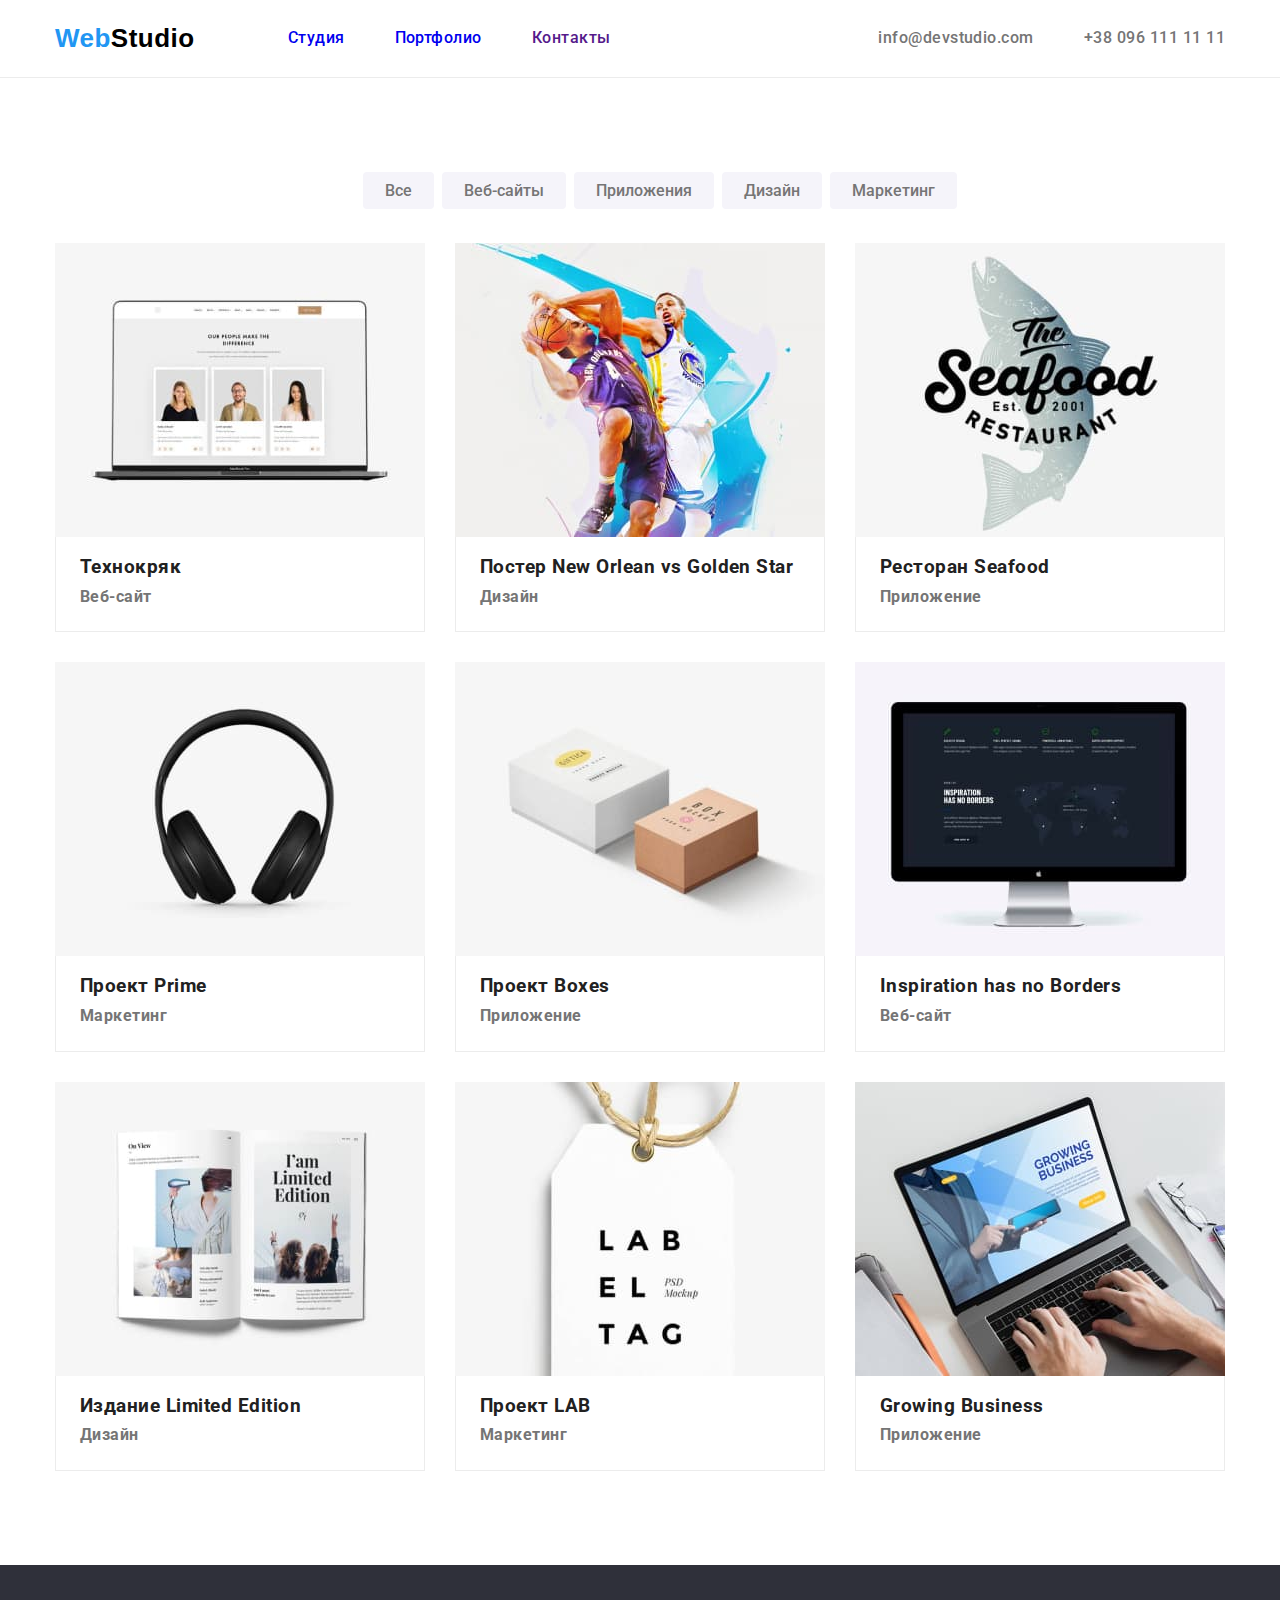
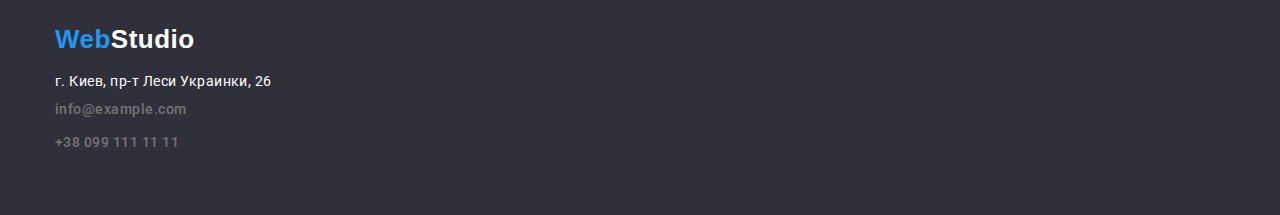
==== portfolio.html @ 9e48ff56 "Додає банер на Студію" ====
<!DOCTYPE html>
<html lang="ru">

    <head>
        <meta charset="UTF-8">
        <meta http-equiv="X-UA-Compatible" content="IE=edge">
        <meta name="viewport" content="width=device-width, initial-scale=1.0">
        <title>WebStudio</title>
        <link rel="preconnect" href="https://fonts.gstatic.com">
        <link href="https://fonts.googleapis.com/css2?family=Raleway:wght@700&family=Roboto:wght@400;500;700;900&display=swap" rel="stylesheet">
        <link rel="stylesheet"
        href="https://cdnjs.cloudflare.com/ajax/libs/modern-normalize/1.0.0/modern-normalize.min.css"/>
        <link rel="stylesheet" href="./css/styles.css" />
    </head>

<body>
    <!--Верх сторінки-->
<header class="page-header">
    <div class="container header-nav">
        <nav class="main-nav">
            <a href="./index.html" class="logo">Web<span class="logo-text-second">Studio</span></a>

            <ul class="list pages-nav">
                <li class="n-item"><a href="./index.html" class="link current">Студия</a> </li>
                <li class="n-item"><a href="./portfolio.html" class="link">Портфолио</a> </li>
                <li class="n-item"><a href="" class="link">Контакты</a> </li>
            </ul>
        </nav>

        <ul class="list contacts">
            <li class="a-item"><a href="info@devstudio.com" class="link auth-nav">info@devstudio.com</a></li>
            <li class="a-item"><a href="+380961111111" class="link auth-nav">+38 096 111 11 11</a></li>
        </ul>
    </div>
</header>
    <!--Основна-->
    <main>
        <!-- секція навігаційних кнопок-->
        <section class="portfolio">
            <div class="container">
                       <!-- <h1> </h1> -->
                 <nav>
                    <ul class="buttons-list">
                        <li class="b-item"><button class="button-item" type="button">Все </button> </li>
                        <li class="b-item"><button class="button-item" type="button">Веб-сайты </button> </li>
                        <li class="b-item"><button class="button-item" type="button">Приложения </button> </li>
                        <li class="b-item"><button class="button-item" type="button">Дизайн </button> </li>
                        <li class="b-item"><button class="button-item" type="button">Маркетинг </button> </li>
                    </ul>
                 </nav>
            
             
                                    <!-- секція проектів -->
                        <!--<h2></h2>-->
                
                    <ul class="list projects-list">
                             <li class="p-item"><img src="./images/tehnokriak.jpg" alt="Лептоп" width="370" height="404">
                              <div class="pack">
                                    <h3  class="title lead">Технокряк</h3>
                                    <p class="text disc">Веб-сайт</p> 
                               </div>
                            </li>
                             <li class="p-item"> <img src="./images/poster-star.jpg" alt="Постер із зірками спорту" width="370" height="404">
                                <div class="pack">
                                    <h3 class="title lead">Постер New Orlean vs Golden Star</h3>
                                    <p class="text disc">Дизайн</p>
                                </div>
                            </li> 

                            <li class="p-item"><img src="./images/seafood.jpg" alt="Лого ресторану" width="370" height="404">
                               <div class="pack">
                                    <h3 class="title lead">Ресторан Seafood</h3>
                                    <p class="text disc">Приложение</p>
                               </div>
                            </li> 
                                                
                            <li class="p-item"><img src="./images/prime.jpg" alt="Навушники" width="370" height="404">
                               <div class="pack">
                                    <h3 class="title lead">Проект Prime</h3>
                                    <p class="text disc">Маркетинг</p>
                                </div>
                            </li> 
                                                
                            <li class="p-item"><img src="./images/boxes.jpg" alt="Коробки" width="370" height="404">
                               <div class="pack">
                                    <h3 class="title lead">Проект Boxes</h3>
                                    <p class="text disc">Приложение</p>
                                </div>
                            </li> 
                                                
                            <li class="p-item"><img src="./images/screen.jpg" alt="Екран" width="370" height="404">
                               <div class="pack">
                                    <h3 class="title lead">Inspiration has no Borders</h3>
                                    <p class="text disc">Веб-сайт</p>
                              </div>
                            </li> 
                                                
                            <li class="p-item"><img src="./images/book.jpg" alt="Книжка" width="370" height="404">
                                <div class="pack">
                                    <h3 class="title lead">Издание Limited Edition</h3>
                                    <p class="text disc">Дизайн</p>
                                </div>
                            </li> 
                                                
                            <li class="p-item"><img src="./images/label.jpg" alt="Бірка" width="370" height="404">
                               <div class="pack">
                                    <h3 class="title lead">Проект LAB</h3>
                                    <p class="text disc">Маркетинг</p>
                                </div>
                            </li>
                                                
                            <li class="p-item"><img src="./images/leptop.jpg" alt="Лептоп" width="370" height="404">
                               <div class="pack">
                                    <h3 class="title lead">Growing Business</h3>
                                    <p class="text disc">Приложение</p>
                               </div>
                             </li>
                        
                    </ul>
                
            </div>
        </section>

    </main>
    <!--підвал сторінки-->

    <footer class="footer">
        <div class="container">
            <a href="./index.html" class="logo down-logo">Web<span class="logo-footer">Studio</span></a>
            
                <address class="address-list">
                    <p class="text-address">г. Киев, пр-т Леси Украинки, 26</p> 
                </address>
                    <ul class="list contact-list">
                        <li class="mail"><a href="info@example.com" class="link auth-nav"> info@example.com</a> </li>
                        <li><a href="+380991111111" class="link auth-nav"> +38 099 111 11 11</a> </li>
                    </ul>
            
        </div>
    </footer>
</body>

</html>
---- css/styles.css ----
:root {
  --primery-text-color: rgba(117, 117, 117, 1);
  --title-text-color: rgba(33, 33, 33, 1);
  --accent-color: rgba(33, 150, 243, 1);
  --primery-br-color: #fff;
  --brand-color: rgba(0, 0, 0, 1);
  --button-nav-color: #f5f4fa;
  --same-section-color: rgba(47, 48, 58, 1);
  --link-color: #212121;
  --box-shadow-team: rgba(0, 0, 0, 0, 2), rgba(0, 0, 0, 0, 14),
    rgba(0, 0, 0, 0, 12);
  --border: 1px solid rgba(236, 236, 236, 1);
  --bottom-hero-hover: #188ce8;
  --bottom-hero-shaddow: rgba(0, 0, 0, 0.15);
}

body {
  color: var(--primery-text-color);
  font-family: "Roboto", sans-serif;
  font-style: normal;
  font-weight: 400;
  letter-spacing: 0.03em;
}
html {
  box-sizing: border-box;
}
*,
*::before,
*::after {
  box-sizing: inherit;
}
.list {
  font-weight: 500;
  margin: 0px;
  padding: 0px;
}
.list,
.buttons-list {
  list-style: none;
}
a {
  text-decoration: none;
}
h2,
h3 {
  color: var(--title-text-color);
}
.container {
  width: 1200px;
  margin: 0 auto;
  padding-left: 15px;
  padding-right: 15px;
}
img {
  display: block;
  max-width: 100%;
  height: auto;
}
/*хедер*/
/*оформлення логотипу*/
.page-header {
  border-bottom: var(--border);
  padding-top: 24px;
  padding-bottom: 24px;
}
.page-header .header-nav {
  display: flex;
  align-items: center;
}

.logo {
  display: block;
  font-family: "Ralwey", sans-serif;
  font-weight: bold;
  font-size: 26px;
  line-height: 1.1;
  text-decoration: none;
  color: var(--accent-color);
}
.logo .logo-text-second {
  font-family: "Ralwey", sans-serif;
  font-weight: bold;
  font-size: 26px;
  line-height: 1.1;
  text-decoration: none;
  color: var(--brand-color);
}
/*навігація хедера*/

.main-nav,
.pages-nav,
.contacts {
  display: flex;
  align-items: center;
}

.pages-nav .n-item:not(:last-child),
.contacts .a-item:not(:last-child) {
  margin-right: 50px;
}
.pages-nav .n-item {
  display: block;
}
.pages-nav {
  margin-left: 93px;
}
.contacts .a-item {
  display: block;
}
.contacts {
  margin-left: auto;
}

.list.link {
  color: var(--link-color);
  font-family: "Roboto", sans-serif;
  font-weight: 500;
  font-size: 14px;
  line-height: 1.1;
}
.link:hover,
.link:focus {
  color: var(--accent-color);
}
.auth-nav {
  color: var(--primery-text-color);
}

/*основна частина сторінки*/
/*Блок герой*/

.baner{
  max-width: 1600px;
  height: 600px;
  margin-right: auto;
  margin-left: auto;
  background-image: linear-gradient(to right, rgba(48, 58, 47, 0.4), rgba(47, 48, 58, 0.4)), url('../images/heroimg.jpg');
}
.hero {
  background-color: var(--same-section-color);
  text-align: center;
  padding-top: 200px;
  padding-bottom: 200px;
}

h1 {
  color: #fff;
  font-style: normal;
  font-weight: 900;
  font-size: 44px;
  line-height: 1.3;
  text-transform: uppercase;
  text-align: center;
  margin-top: 0px;
  margin-bottom: 43px;
}

.button-hero {
  color: var(--primery-br-color);
  background: var(--accent-color);
  font-family: inherit;
  font-size: 16px;
  line-height: 1.8;
  text-align: center;
  text-shadow: rgba(0, 0, 0, 0, 15);
  border: none;
  border-radius: 4px;
  cursor: pointer;
  min-width: 136px;
  height: 30px;
}
.button-hero:hover,
.button-hero:focus {
  text-shadow: var(--bottom-hero-shaddow);
  background-color: var(--bottom-hero-hover);
}
/*секція під герой*/
.container.content {
  display: inline-block;
}
.feature {
  width: 1200px;
  padding-top: 94px;
  margin-right: auto;
  margin-left: auto;
}

.feature-list {
  display: flex;
  flex-wrap: nowrap;
}
.f-item > h3 {
  margin-top: 0px;
  margin-bottom: 10px;
}
.f-item > p {
  margin-top: 0px;
  margin-bottom: 0px;
}
.f-item {
  display: inline-block;
  width: 270px;
}
.f-item:not(:last-child) {
  margin-right: 30px;
}

.title .subject {
  font-weight: bold;
  font-size: 14px;
  line-height: 1.1;
  text-transform: uppercase;
  color: var(--title-text-color);
}
.text.subject {
  font-size: 14px;
  line-height: 1.7;
  color: var(--primery-text-color);
}
.work {
  padding-top: 94px;
  padding-bottom: 94px;
}
.work .disc {
  margin-top: 0px;
}
.disc {
  font-weight: bold;
  font-size: 36px;
  line-height: 1.1;
  color: var(--title-text-color);
  text-align: center;
  margin-bottom: 50px;
}
.discription-list {
  display: flex;
  margin-top: 50px;
}
.discription-list .d-item {
  width: 370px;
}
.discription-list .d-item:not(:last-child) {
  margin-right: 30px;
}
.name {
  background: #f5f4fa;
  padding-top: 94px;
  padding-bottom: 94px;
}
.name .comand {
  margin-top: 0px;
}
.comand {
  font-weight: bold;
  font-size: 36px;
  line-height: 1.1;
  color: var(--title-text-color);
  text-align: center;
  margin-bottom: 50px;
}
.team {
  display: flex;
}
.t-item {
  width: 270px;
}
.t-item:not(:last-child) {
  margin-right: 30px;
}
.box {
  width: 270px;
  border-right: var(--border);
  border-bottom: var(--border);
  border-left: var(--border);
  padding-top: 30px;
  padding-bottom: 30px;
  text-align: center;
}
.box > h3 {
  margin-top: 0px;
  margin-bottom: 10px;
}

.box > p {
  margin-top: 0px;
  margin-bottom: 0px;
}
.team .title .pip {
  font-weight: 500;
  font-size: 16px;
  line-height: 1.1;
  color: var(--title-text-color);
  margin: 0px;
}
.team .text .position {
  font-size: 16px;
  line-height: 1.1;
  color: var(--primery-text-color);
  box-shadow: var(--box-shadow-team);
  margin: 0px;
}
/*футер*/

.footer {
  text-decoration: none;
  font-size: 14px;
  line-height: 1.7;
  background-color: var(--same-section-color);
  padding-top: 60px;
  padding-bottom: 60px;
}

.logo-footer {
  font-family: "Ralwey", sans-serif;
  font-weight: bold;
  font-size: 26px;
  line-height: 1.1;
  text-decoration: none;
  color: var(--primery-br-color);
}
.footer > a {
  margin-bottom: 0px;
}

.footer .logo {
  margin-bottom: 20px;
}

/*
.logo,
.down-logo,
.logo-footer {
  margin-bottom: 20px;
}
*/
.address-list > p {
  margin-top: 0px;
}
.text-address {
  margin-bottom: 9px;
}
.address-list {
  font-style: normal;
  color: var(--primery-br-color);
  font-style: regular;
  font-size: 14px;
  line-height: 1.1;
}
.contact-list {
  margin-top: 0px;
  margin-right: auto;
  margin-bottom: 0px;
  margin-left: 0px;
}
.mail {
  margin-bottom: 9px;
}

/*сторінка портфоліо*/

/*секція навігаційних кнопок*/
.portfolio {
  padding-top: 94px;
  padding-bottom: 94px;
}
.buttons-list {
  display: flex;
  justify-content: center;
  margin-top: 0px;
  margin-bottom: 34px;
}
.button-item {
  color: solid var(--link-color);
  background: var(--button-nav-color);
  font-family: "Roboto", sans-serif;
  font-weight: 500;
  font-size: 16px;
  line-height: 1.6;
  text-align: center;
  border-radius: 4px;
  border: none;
  cursor: pointer;
  padding: 6px 22px;
}

.b-item:not(:last-child) {
  margin-right: 8px;
}
.button-item:hover,
.button-item:focus {
  color: var(--primery-br-color);
  background: var(--accent-color);
}

.projects-list {
  display: flex;
  flex-wrap: wrap;
  margin-top: -30px;
  margin-left: -30px;
}

.p-item {
  flex-basis: calc((100% / 3) - 30px);
  margin-top: 30px;
  margin-left: 30px;
}

.pack {
  border-right: var(--border);
  border-bottom: var(--border);
  border-left: var(--border);
  padding-top: 20px;
  padding-bottom: 20px;
  padding-left: 24px;
  padding-right: 24px;
}
.pack > h3 {
  margin-top: 0px;
  margin-bottom: 4px;
  text-align: left;
}
.pack > p {
  margin-top: 0px;
  margin-bottom: 0px;
  text-align: left;
}
.title .lead {
  font-weight: bold;
  font-size: 18px;
  line-height: 2;
  color: var(--title-text-color);
  flex-basis: 322px;
}
.text.disc {
  font-size: 16px;
  line-height: 1.8;
  color: var(--primery-text-color);
  flex-basis: 322px;
}

/*занінчення сторінки портфоліо*/
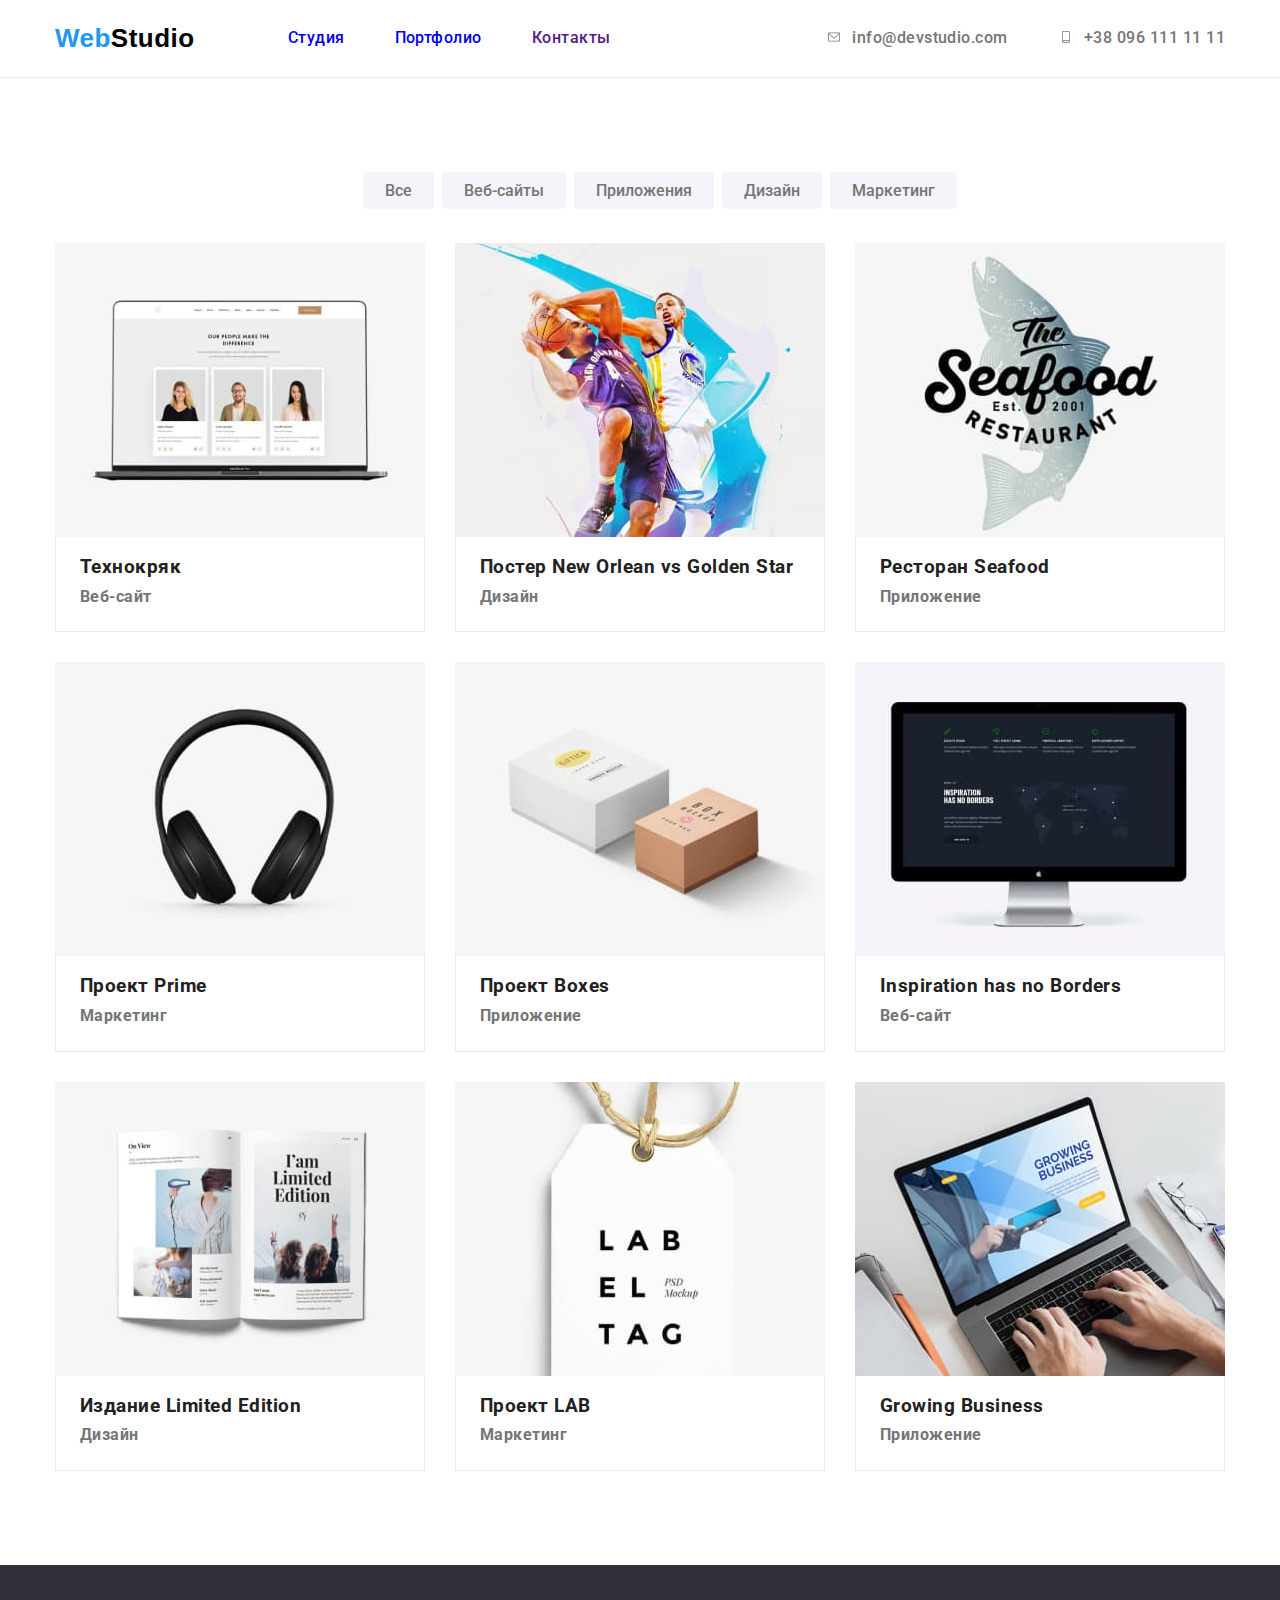
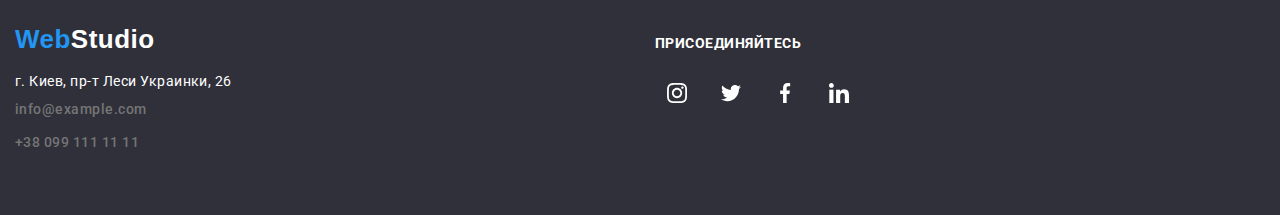
==== commit 97a08716: "Додає тіні, соцмережі, псевдоелементи" ====
--- a/portfolio.html
+++ b/portfolio.html
@@ -28,8 +28,13 @@
         </nav>
 
         <ul class="list contacts">
-            <li class="a-item"><a href="info@devstudio.com" class="link auth-nav">info@devstudio.com</a></li>
-            <li class="a-item"><a href="+380961111111" class="link auth-nav">+38 096 111 11 11</a></li>
+            <li class="a-item envelope"><a href="info@devstudio.com" class="link auth-nav"> 
+                 <svg class="icon-envelope">
+                     <use href="./images/symbol-defs.svg#icon-envelope"></use>
+                 </svg>info@devstudio.com</a></li>
+            <li class="a-item smartphone"><a href="+380961111111" class="link auth-nav"> <svg class="icon-envelope">
+                <use href="./images/symbol-defs.svg#icon-smartphone"></use>
+            </svg>+38 096 111 11 11</a></li>
         </ul>
     </div>
 </header>
@@ -124,19 +129,50 @@
     </main>
     <!--підвал сторінки-->
 
-    <footer class="footer">
-        <div class="container">
+    <footer class="footer join">
+        <div class="container colone">
             <a href="./index.html" class="logo down-logo">Web<span class="logo-footer">Studio</span></a>
-            
-                <address class="address-list">
-                    <p class="text-address">г. Киев, пр-т Леси Украинки, 26</p> 
-                </address>
-                    <ul class="list contact-list">
-                        <li class="mail"><a href="info@example.com" class="link auth-nav"> info@example.com</a> </li>
-                        <li><a href="+380991111111" class="link auth-nav"> +38 099 111 11 11</a> </li>
-                    </ul>
-            
+    
+            <address class="address-list">
+                <p class="text-address">г. Киев, пр-т Леси Украинки, 26</p>
+            </address>
+            <ul class="list contact-list">
+                <li class="mail"><a href="info@example.com" class="link auth-nav"> info@example.com</a> </li>
+                <li><a href="+380991111111" class="link auth-nav"> +38 099 111 11 11</a> </li>
+            </ul>
+    
         </div>
+        <div class="container coltwo">
+                <p class="text to-us">присоединяйтесь</p> 
+                    <ul class="list us-list">
+
+                        <li class="us-item"><a href="" class="link us-nav">
+                        <svg class="icon-us">
+                            <use href="./images/symbol-defs.svg#icon-instagram"></use>
+                        </svg>
+                    </a>
+                        </li>
+
+                        <li class="us-item"> <a href="" class="link social-nav">
+                        <svg class="icon-us">
+                            <use href="./images/symbol-defs.svg#icon-twitter"></use>
+                        </svg>
+                    </a>
+                        </li>
+                        <li class="us-item"><a href="" class="link social-nav">
+                        <svg class="icon-us">
+                            <use href="./images/symbol-defs.svg#icon-facebook"></use>
+                        </svg>
+                    </a>
+                        </li>
+                        <li class="us-item"> <a href="" class="link social-nav">
+                        <svg class="icon-us">
+                            <use href="./images/symbol-defs.svg#icon-linkedin"></use>
+                        </svg>
+                    </a>
+                        </li>
+                </ul>
+
     </footer>
 </body>
 
--- a/css/styles.css
+++ b/css/styles.css
@@ -12,6 +12,7 @@
   --border: 1px solid rgba(236, 236, 236, 1);
   --bottom-hero-hover: #188ce8;
   --bottom-hero-shaddow: rgba(0, 0, 0, 0.15);
+  --border-clients: rgba(175, 177, 184, 1);
 }
 
 body {
@@ -85,6 +86,9 @@
   text-decoration: none;
   color: var(--brand-color);
 }
+/*хедер*/
+/*оформлення логотипу*/
+
 /*навігація хедера*/
 
 .main-nav,
@@ -107,6 +111,36 @@
 .contacts .a-item {
   display: block;
 }
+
+.icon-envelope{
+  display: inline-block;
+  content: "";
+  width: 16px;
+  height: 12px;
+  margin-right: 10px;
+  background-repeat: no-repeat;
+  background-position: center;
+  fill: currentColor;
+}
+.icon-envelope:hover{
+  fill: var(--accent-color);
+}
+
+.icon-smartphone{
+  display: inline-block;
+  content: "";
+  width: 10px;
+  height: 16px;
+  margin-right: 10px;
+  background-size: contain;
+  background-repeat: no-repeat;
+  background-position: center;
+  fill: currentColor;
+}
+.icon-smartphone:hover{
+  fill: var(--accent-color);
+}
+
 .contacts {
   margin-left: auto;
 }
@@ -125,8 +159,15 @@
 .auth-nav {
   color: var(--primery-text-color);
 }
-
-/*основна частина сторінки*/
+.a-item:hover,
+.a-item:focus{
+  fill: var(--accent-color);
+}
+
+
+/*навігація хедера*/
+
+/*основна частина сторінки студія*/
 /*Блок герой*/
 
 .baner{
@@ -174,7 +215,11 @@
   text-shadow: var(--bottom-hero-shaddow);
   background-color: var(--bottom-hero-hover);
 }
-/*секція під герой*/
+
+/*Блок герой*/
+
+/*секція особливості*/
+
 .container.content {
   display: inline-block;
 }
@@ -190,8 +235,9 @@
   flex-wrap: nowrap;
 }
 .f-item > h3 {
-  margin-top: 0px;
+  margin-top: 30px;
   margin-bottom: 10px;
+  
 }
 .f-item > p {
   margin-top: 0px;
@@ -204,6 +250,31 @@
 .f-item:not(:last-child) {
   margin-right: 30px;
 }
+.f-item::before{
+  display: block;
+  content: "";
+  height: 120px;
+  background-size: 0.2, 0.3;
+  background-repeat: no-repeat;
+  background-position: center;
+  background-color: #F5F4FA;
+  border-radius: 4px;
+}
+.icon-antenna::before{
+  background-image: url(../images/antenna.svg);
+}
+.icon-clock::before{
+  background-image: url(../images/clock.svg);
+}
+.icon-diagram::before{
+  background-image: url(../images/diagram.svg);
+}
+.icon-astronaut::before{
+  background-image: url(../images/astronaut.svg);
+}
+
+
+
 
 .title .subject {
   font-weight: bold;
@@ -212,11 +283,17 @@
   text-transform: uppercase;
   color: var(--title-text-color);
 }
+
 .text.subject {
   font-size: 14px;
   line-height: 1.7;
   color: var(--primery-text-color);
 }
+
+/*секція особливості*/
+
+/*секція чим ми займаємся*/
+
 .work {
   padding-top: 94px;
   padding-bottom: 94px;
@@ -242,15 +319,20 @@
 .discription-list .d-item:not(:last-child) {
   margin-right: 30px;
 }
+
+/*секція чим ми займаємся*/
+
+/*секція наша команда*/
+
 .name {
   background: #f5f4fa;
   padding-top: 94px;
   padding-bottom: 94px;
 }
-.name .comand {
-  margin-top: 0px;
-}
-.comand {
+.name .comand{
+  margin-top: 0px;
+}
+.comand{
   font-weight: bold;
   font-size: 36px;
   line-height: 1.1;
@@ -263,6 +345,8 @@
 }
 .t-item {
   width: 270px;
+  box-shadow: 0px 1px 3px rgba(0, 0, 0, 0.12), 0px 1px 1px rgba(0, 0, 0, 0.14), 0px 2px 1px rgba(0, 0, 0, 0.2);
+  border-radius: 0px 0px 4px 4px;
 }
 .t-item:not(:last-child) {
   margin-right: 30px;
@@ -275,6 +359,7 @@
   padding-top: 30px;
   padding-bottom: 30px;
   text-align: center;
+  background-color: #ffffff;
 }
 .box > h3 {
   margin-top: 0px;
@@ -283,7 +368,7 @@
 
 .box > p {
   margin-top: 0px;
-  margin-bottom: 0px;
+  margin-bottom: 16px;
 }
 .team .title .pip {
   font-weight: 500;
@@ -297,8 +382,98 @@
   line-height: 1.1;
   color: var(--primery-text-color);
   box-shadow: var(--box-shadow-team);
+}
+.social-list{
+  display: inline-flex;
+  justify-content: center;
   margin: 0px;
-}
+ 
+}
+.social-nav{
+  display: inline-flex;
+  align-items: center;
+  
+}
+.soc-item{
+  display: flex;
+  justify-content: center;
+  align-items: center;
+  align-content: center;
+  padding: 0px;
+  border:none;
+  border-radius: 50%;
+  width: 44px;
+  height: 44px;
+  color: currentColor;
+}
+.soc-item:not(:last-child){
+  margin-right: 10px;
+}
+.soc-item:hover,
+.soc-item:focus{
+  background: var(--accent-color);
+  fill: #ffffff;
+}
+
+.icon-soc{
+  width: 20px;
+  height: 20px;
+  fill: var(--border-clients);
+}
+
+.icon-soc:hover,
+.icon-soc:focus{
+  fill: #ffffff; 
+}
+
+
+/*секція наша команда*/
+
+/* постійні клієнти*/
+.vip {
+  padding-top: 94px;
+  padding-bottom: 94px;
+   
+}
+.vip .clients{
+  margin-top: 0px;
+}
+.clients{
+  font-weight: bold;
+  font-size: 36px;
+  line-height: 1.1;
+  color: var(--title-text-color);
+  text-align: center;
+  margin-bottom: 50px;
+}
+.regular-list {
+  display: inline-flex;
+  justify-content: center;
+}
+
+.link-icon{
+  width: 170px;
+  height: 92px;
+  fill: var(--border-clients);
+  border: 1px solid var(--border-clients);
+  border-radius: 4px;
+}
+.r-item:not(:last-child) {
+  margin-right: 30px;
+}
+  
+.link-icon:hover,
+.link-icon:focus {
+  fill: var(--accent-color);
+}
+
+
+
+
+/* постійні клієнти*/
+/*основна частина сторінки студія*/
+
+
 /*футер*/
 
 .footer {
@@ -326,18 +501,12 @@
   margin-bottom: 20px;
 }
 
-/*
-.logo,
-.down-logo,
-.logo-footer {
-  margin-bottom: 20px;
-}
-*/
 .address-list > p {
   margin-top: 0px;
 }
 .text-address {
   margin-bottom: 9px;
+  
 }
 .address-list {
   font-style: normal;
@@ -345,6 +514,8 @@
   font-style: regular;
   font-size: 14px;
   line-height: 1.1;
+  width: 231px;
+  margin-right: 70px;
 }
 .contact-list {
   margin-top: 0px;
@@ -356,9 +527,78 @@
   margin-bottom: 9px;
 }
 
+.join{
+  display: flex;
+  align-items: baseline;
+  align-content: flex-start;
+}
+
+.coltwo > p{
+  margin-top: 0px;
+}
+.to-us{
+  font-weight: bold;
+  text-transform: uppercase;
+  line-height: 1.1;
+  text-decoration: none;
+  font-style: normal;
+  color: var(--primery-br-color);
+  font-size: 14px;
+  margin-bottom: 20px;
+}
+
+
+.us-list{
+  display: inline-flex;
+  justify-content: center;
+  margin: 0px;
+ 
+}
+.us-nav{
+  display: inline-flex;
+  align-items: center;
+  
+}
+.us-item{
+  display: flex;
+  justify-content: center;
+  align-items: center;
+  align-content: center;
+  padding: 0px;
+  border:none;
+  border-radius: 50%;
+  width: 44px;
+  height: 44px;
+  color: currentColor;
+  box-shadow: inset 10% #fff ; 
+}
+.us-item:not(:last-child){
+  margin-right: 10px;
+}
+.us-item:hover,
+.us-item:focus{
+  background: var(--accent-color);
+  fill: #ffffff;
+}
+
+.icon-us{
+  width: 20px;
+  height: 20px;
+  fill: #fff;
+}
+
+.icon-us:hover,
+.icon-us:focus{
+  fill: #ffffff; 
+}
+
+
+
+/*футер*/
+
 /*сторінка портфоліо*/
-
 /*секція навігаційних кнопок*/
+
 .portfolio {
   padding-top: 94px;
   padding-bottom: 94px;
@@ -390,7 +630,10 @@
 .button-item:focus {
   color: var(--primery-br-color);
   background: var(--accent-color);
-}
+  box-shadow: 0px 3px 1px rgba(0, 0, 0, 0.1), 0px 1px 2px rgba(0, 0, 0, 0.08), 0px 2px 2px rgba(0, 0, 0, 0.12);;
+}
+
+/* проекти */
 
 .projects-list {
   display: flex;
@@ -403,6 +646,9 @@
   flex-basis: calc((100% / 3) - 30px);
   margin-top: 30px;
   margin-left: 30px;
+}
+.p-item:hover{
+  box-shadow: 0px 1px 1px rgba(0, 0, 0, 0.12), 0px 4px 4px rgba(0, 0, 0, 0.06), 1px 4px 6px rgba(0, 0, 0, 0.16);
 }
 
 .pack {
@@ -438,4 +684,5 @@
   flex-basis: 322px;
 }
 
-/*занінчення сторінки портфоліо*/
+/* проекти */
+/*сторінка портфоліо*/
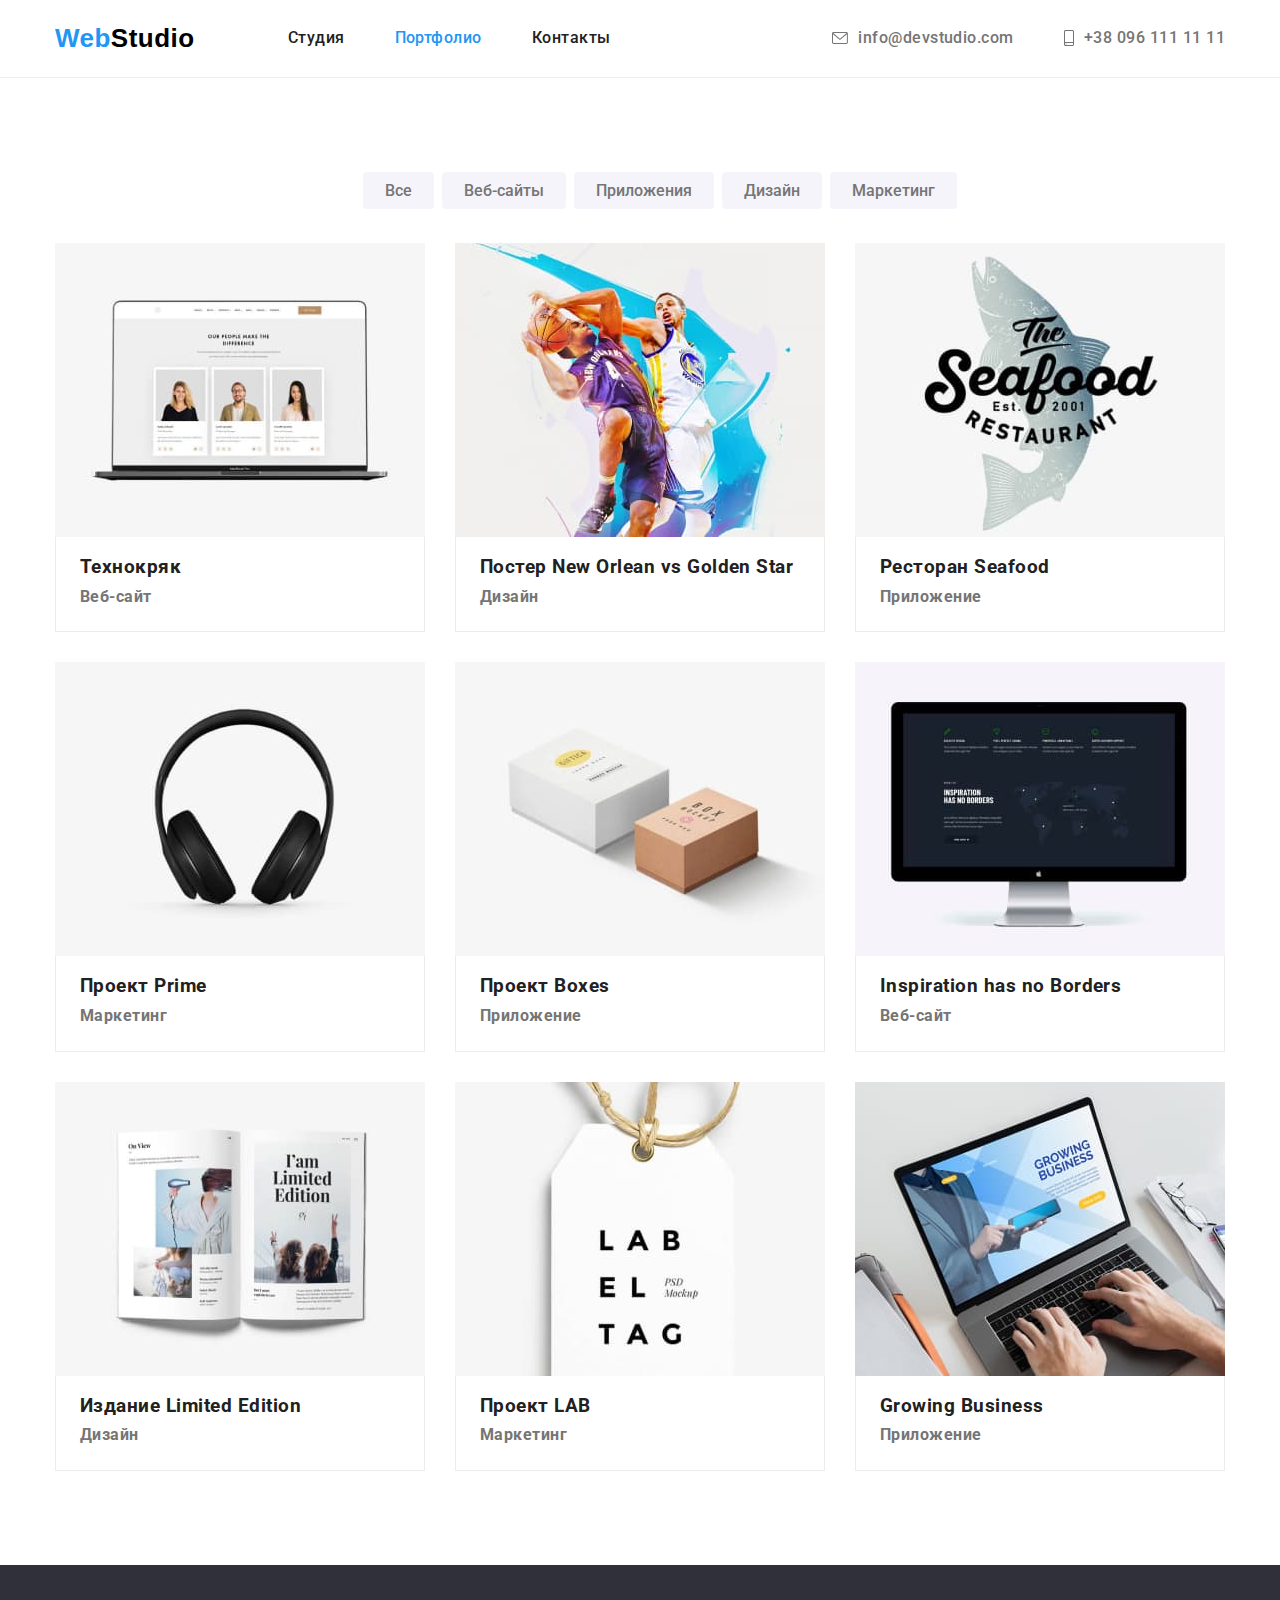
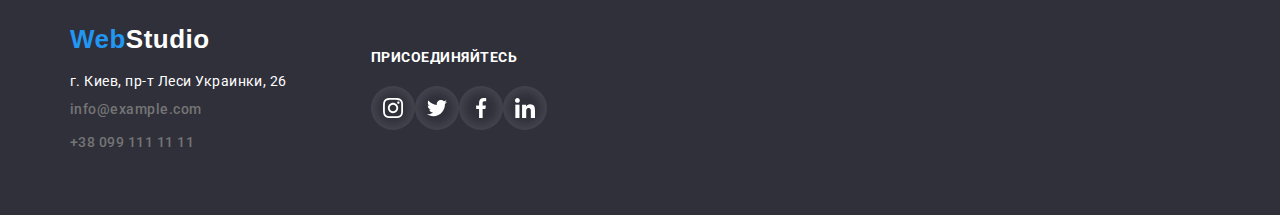
==== commit 124f916d: "Корегує хедер, іконки, футер, Портфоліо" ====
--- a/portfolio.html
+++ b/portfolio.html
@@ -21,19 +21,20 @@
             <a href="./index.html" class="logo">Web<span class="logo-text-second">Studio</span></a>
 
             <ul class="list pages-nav">
-                <li class="n-item"><a href="./index.html" class="link current">Студия</a> </li>
-                <li class="n-item"><a href="./portfolio.html" class="link">Портфолио</a> </li>
-                <li class="n-item"><a href="" class="link">Контакты</a> </li>
+                <li class="n-item"><a href="./index.html" class="link n-item-color">Студия</a> </li>
+                <li class="n-item"><a href="./portfolio.html" class="link current n-item-color">Портфолио</a> </li>
+                <li class="n-item"><a href="" class="link n-item-color">Контакты</a> </li>
             </ul>
         </nav>
 
         <ul class="list contacts">
             <li class="a-item envelope"><a href="info@devstudio.com" class="link auth-nav"> 
-                 <svg class="icon-envelope">
-                     <use href="./images/symbol-defs.svg#icon-envelope"></use>
+                 <svg class="icon-envelope-h" width="16" height="12" viewBox="0 0 43 32">
+                     <use href="./images/symbol-defs.svg#icon-enveloperight"></use>
                  </svg>info@devstudio.com</a></li>
-            <li class="a-item smartphone"><a href="+380961111111" class="link auth-nav"> <svg class="icon-envelope">
-                <use href="./images/symbol-defs.svg#icon-smartphone"></use>
+            <li class="a-item smartphone"><a href="+380961111111" class="link auth-nav">
+                <svg class="icon-smartphone-h" width="10" height="16" viewBox="0 0 20 32">
+                     <use href="./images/symbol-defs.svg#icon-smartphoneright"></use>
             </svg>+38 096 111 11 11</a></li>
         </ul>
     </div>
@@ -129,50 +130,51 @@
     </main>
     <!--підвал сторінки-->
 
-    <footer class="footer join">
-        <div class="container colone">
-            <a href="./index.html" class="logo down-logo">Web<span class="logo-footer">Studio</span></a>
-    
-            <address class="address-list">
-                <p class="text-address">г. Киев, пр-т Леси Украинки, 26</p>
-            </address>
-            <ul class="list contact-list">
-                <li class="mail"><a href="info@example.com" class="link auth-nav"> info@example.com</a> </li>
-                <li><a href="+380991111111" class="link auth-nav"> +38 099 111 11 11</a> </li>
-            </ul>
-    
+    <footer class="footer">
+        <div class="container join">
+            <div class="container colone">
+                <a href="./index.html" class="logo down-logo">Web<span class="logo-footer">Studio</span></a>
+        
+                <address class="address-list">
+                    <p class="text-address">г. Киев, пр-т Леси Украинки, 26</p>
+                </address>
+                <ul class="list contact-list">
+                    <li class="mail"><a href="info@example.com" class="link auth-nav"> info@example.com</a> </li>
+                    <li><a href="+380991111111" class="link auth-nav"> +38 099 111 11 11</a> </li>
+                </ul>
+        
+            </div>
+            <div class="container coltwo">
+                    <p class="text to-us">присоединяйтесь</p> 
+                        <ul class="list us-list">
+
+                            <li class="us-item"><a href="" class="link us-nav">
+                            <svg class="icon-us">
+                                <use href="./images/symbol-defs.svg#icon-instagram"></use>
+                            </svg>
+                        </a>
+                            </li>
+
+                            <li class="us-item"> <a href="" class="link us-nav">
+                            <svg class="icon-us">
+                                <use href="./images/symbol-defs.svg#icon-twitter"></use>
+                            </svg>
+                        </a>
+                            </li>
+                            <li class="us-item"><a href="" class="link us-nav">
+                            <svg class="icon-us">
+                                <use href="./images/symbol-defs.svg#icon-facebook"></use>
+                            </svg>
+                        </a>
+                            </li>
+                            <li class="us-item"> <a href="" class="link us-nav">
+                            <svg class="icon-us">
+                                <use href="./images/symbol-defs.svg#icon-linkedin"></use>
+                            </svg>
+                        </a>
+                            </li>
+                    </ul>
         </div>
-        <div class="container coltwo">
-                <p class="text to-us">присоединяйтесь</p> 
-                    <ul class="list us-list">
-
-                        <li class="us-item"><a href="" class="link us-nav">
-                        <svg class="icon-us">
-                            <use href="./images/symbol-defs.svg#icon-instagram"></use>
-                        </svg>
-                    </a>
-                        </li>
-
-                        <li class="us-item"> <a href="" class="link social-nav">
-                        <svg class="icon-us">
-                            <use href="./images/symbol-defs.svg#icon-twitter"></use>
-                        </svg>
-                    </a>
-                        </li>
-                        <li class="us-item"><a href="" class="link social-nav">
-                        <svg class="icon-us">
-                            <use href="./images/symbol-defs.svg#icon-facebook"></use>
-                        </svg>
-                    </a>
-                        </li>
-                        <li class="us-item"> <a href="" class="link social-nav">
-                        <svg class="icon-us">
-                            <use href="./images/symbol-defs.svg#icon-linkedin"></use>
-                        </svg>
-                    </a>
-                        </li>
-                </ul>
-
     </footer>
 </body>
 
--- a/css/styles.css
+++ b/css/styles.css
@@ -111,8 +111,11 @@
 .contacts .a-item {
   display: block;
 }
-
-.icon-envelope{
+.n-item-color{
+  color: var(--title-text-color);
+}
+
+.icon-envelope-h{
   display: inline-block;
   content: "";
   width: 16px;
@@ -122,11 +125,11 @@
   background-position: center;
   fill: currentColor;
 }
-.icon-envelope:hover{
+.icon-envelope-h:hover{
   fill: var(--accent-color);
 }
 
-.icon-smartphone{
+.icon-smartphone-h{
   display: inline-block;
   content: "";
   width: 10px;
@@ -137,7 +140,7 @@
   background-position: center;
   fill: currentColor;
 }
-.icon-smartphone:hover{
+.icon-smartphone-h:hover{
   fill: var(--accent-color);
 }
 
@@ -146,22 +149,24 @@
 }
 
 .list.link {
-  color: var(--link-color);
+  color: var(--primery-text-color);
   font-family: "Roboto", sans-serif;
   font-weight: 500;
   font-size: 14px;
   line-height: 1.1;
 }
 .link:hover,
-.link:focus {
+.link:focus,
+.link.current{
   color: var(--accent-color);
+}
+.link.n-item-color,
+.link.auth-nav{
+ display: flex;
+ align-items: center;
 }
 .auth-nav {
   color: var(--primery-text-color);
-}
-.a-item:hover,
-.a-item:focus{
-  fill: var(--accent-color);
 }
 
 
@@ -384,46 +389,34 @@
   box-shadow: var(--box-shadow-team);
 }
 .social-list{
-  display: inline-flex;
+  display: flex;
   justify-content: center;
   margin: 0px;
- 
 }
 .social-nav{
-  display: inline-flex;
-  align-items: center;
-  
-}
-.soc-item{
   display: flex;
   justify-content: center;
   align-items: center;
-  align-content: center;
-  padding: 0px;
   border:none;
   border-radius: 50%;
   width: 44px;
   height: 44px;
-  color: currentColor;
-}
+  fill: var(--border-clients);
+  
+}
+.social-nav:hover,
+.social-nav:focus{
+  fill: #ffffff;
+  background: var(--accent-color);
+}
+
 .soc-item:not(:last-child){
   margin-right: 10px;
-}
-.soc-item:hover,
-.soc-item:focus{
-  background: var(--accent-color);
-  fill: #ffffff;
 }
 
 .icon-soc{
   width: 20px;
   height: 20px;
-  fill: var(--border-clients);
-}
-
-.icon-soc:hover,
-.icon-soc:focus{
-  fill: #ffffff; 
 }
 
 
@@ -447,13 +440,16 @@
   margin-bottom: 50px;
 }
 .regular-list {
-  display: inline-flex;
+  display: flex;
   justify-content: center;
 }
 
-.link-icon{
-  width: 170px;
-  height: 92px;
+.partner-nav{
+  display: flex;
+  justify-content: center;
+  align-items: center;
+  max-width: 170px;
+  max-height: 92px;
   fill: var(--border-clients);
   border: 1px solid var(--border-clients);
   border-radius: 4px;
@@ -462,12 +458,16 @@
   margin-right: 30px;
 }
   
-.link-icon:hover,
-.link-icon:focus {
+.partner-nav:hover,
+.partner-nav:focus {
   fill: var(--accent-color);
-}
-
-
+  border: 1px solid var(--accent-color);
+}
+
+.firm-icon{
+  width: 106px;
+  height: 60px;
+}
 
 
 /* постійні клієнти*/
@@ -529,10 +529,15 @@
 
 .join{
   display: flex;
-  align-items: baseline;
-  align-content: flex-start;
-}
-
+  align-items: center;
+
+}
+.colone{
+  width: 231px;
+}
+.coltwo{
+  margin-left: 70px;
+}
 .coltwo > p{
   margin-top: 0px;
 }
@@ -549,36 +554,31 @@
 
 
 .us-list{
-  display: inline-flex;
-  justify-content: center;
+  display: flex;
+  justify-content: flex-start;
   margin: 0px;
  
 }
 .us-nav{
-  display: inline-flex;
-  align-items: center;
-  
-}
-.us-item{
   display: flex;
   justify-content: center;
   align-items: center;
-  align-content: center;
-  padding: 0px;
   border:none;
   border-radius: 50%;
   width: 44px;
   height: 44px;
-  color: currentColor;
-  box-shadow: inset 10% #fff ; 
-}
-.us-item:not(:last-child){
+  fill: #fff;
+  box-shadow: inset 0 0 10px 5px rgba(255, 255, 255, 0.1);
+ 
+}
+ 
+.us-nav:not(:last-child){
   margin-right: 10px;
 }
-.us-item:hover,
-.us-item:focus{
+.us-nav:hover,
+.us-nsv:focus{
   background: var(--accent-color);
-  fill: #ffffff;
+  
 }
 
 .icon-us{
@@ -586,13 +586,6 @@
   height: 20px;
   fill: #fff;
 }
-
-.icon-us:hover,
-.icon-us:focus{
-  fill: #ffffff; 
-}
-
-
 
 /*футер*/
 
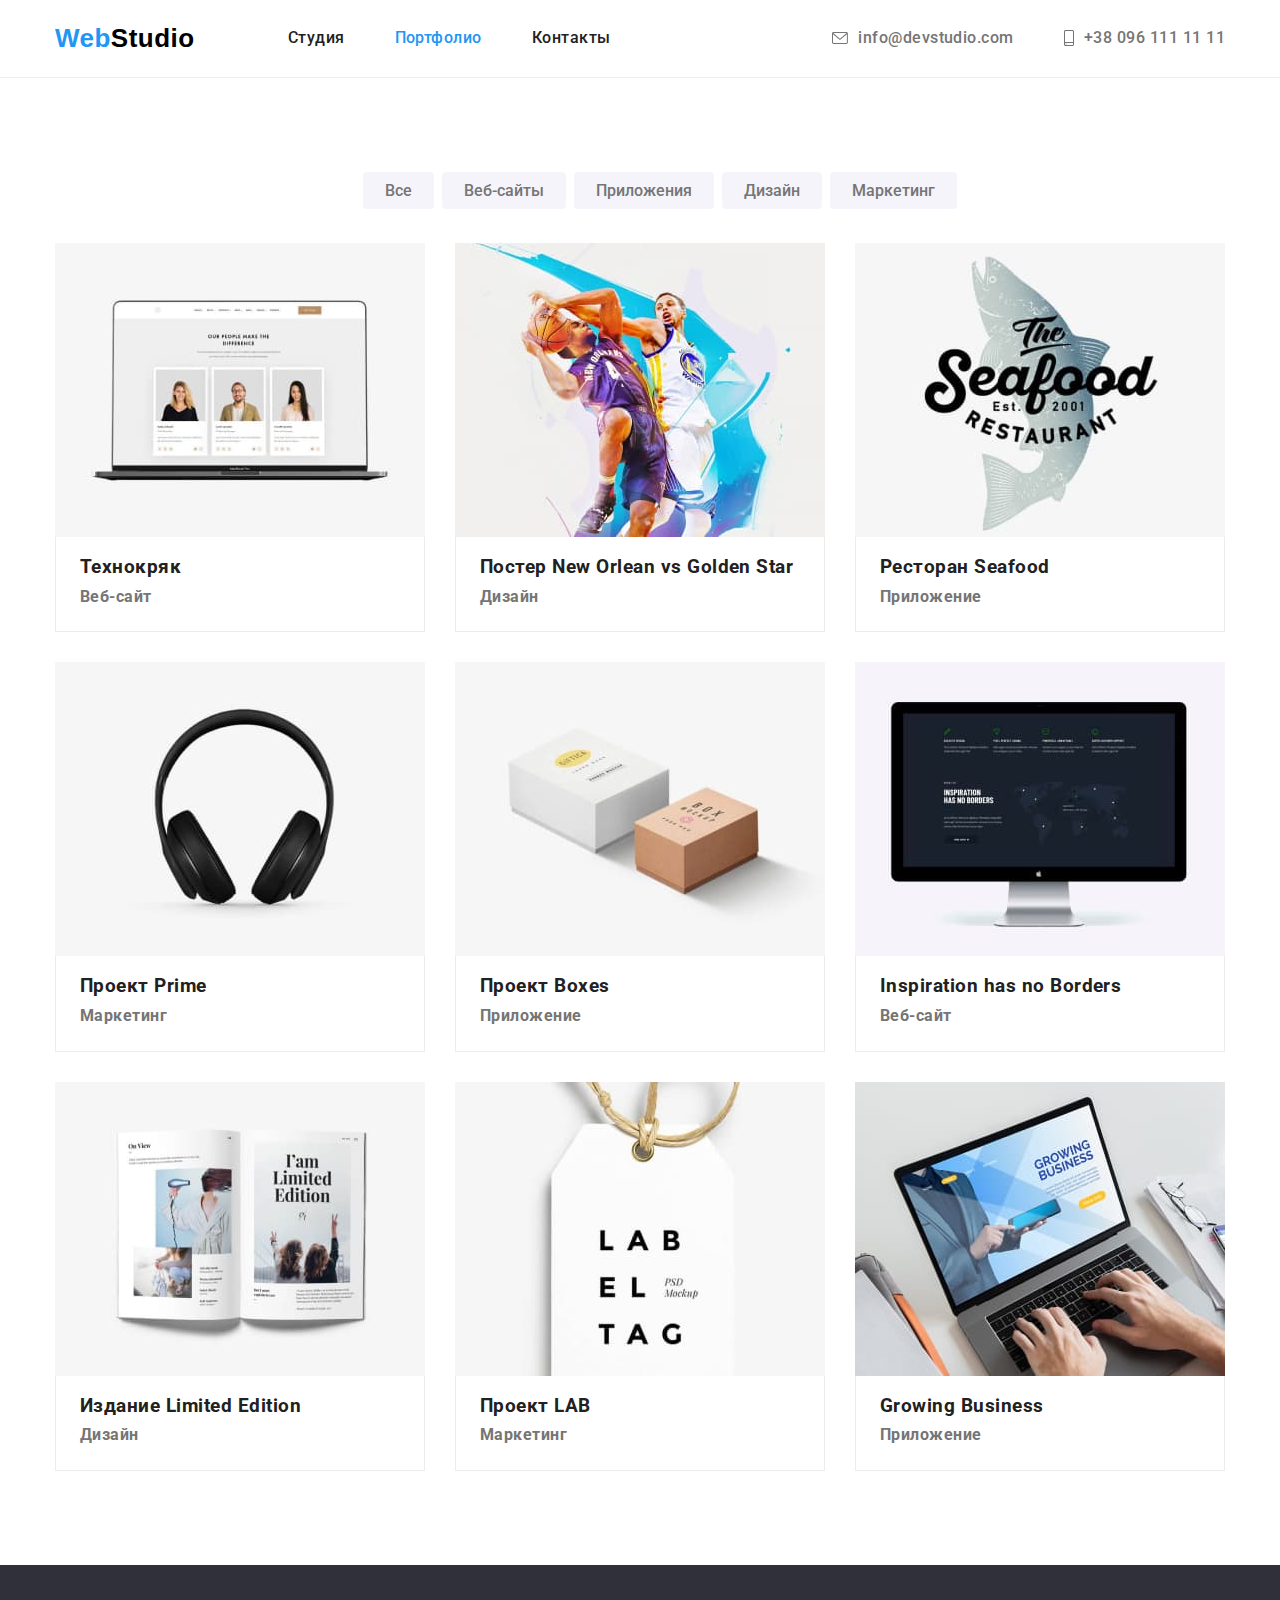
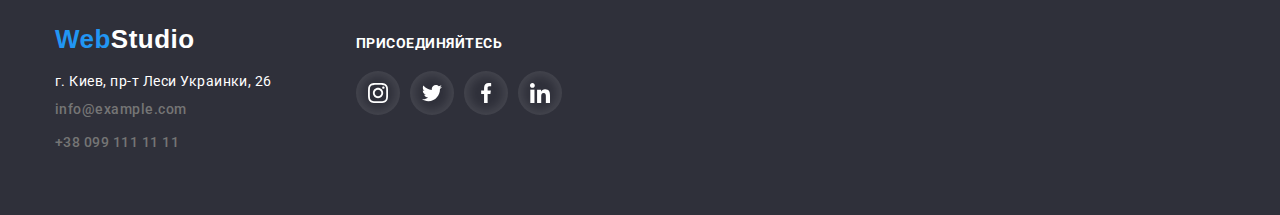
==== commit fec96d67: "Редагує розмір іконок клієнтів, розміщення контейнерів у футері, ховер карток на Портфоліо" ====
--- a/portfolio.html
+++ b/portfolio.html
@@ -59,67 +59,76 @@
                                     <!-- секція проектів -->
                         <!--<h2></h2>-->
                 
-                    <ul class="list projects-list">
-                             <li class="p-item"><img src="./images/tehnokriak.jpg" alt="Лептоп" width="370" height="404">
+                    <ul class="list projects-list"> 
+                             <li class="p-item"><a href="" class="link project-card"> 
+                                 <img src="./images/tehnokriak.jpg" alt="Лептоп" width="370" height="404">
                               <div class="pack">
                                     <h3  class="title lead">Технокряк</h3>
                                     <p class="text disc">Веб-сайт</p> 
-                               </div>
+                               </div></a>
                             </li>
-                             <li class="p-item"> <img src="./images/poster-star.jpg" alt="Постер із зірками спорту" width="370" height="404">
+                             <li class="p-item"><a href="" class="link project-card">
+                                <img src="./images/poster-star.jpg" alt="Постер із зірками спорту" width="370" height="404">
                                 <div class="pack">
                                     <h3 class="title lead">Постер New Orlean vs Golden Star</h3>
                                     <p class="text disc">Дизайн</p>
-                                </div>
+                                </div></a> 
                             </li> 
 
-                            <li class="p-item"><img src="./images/seafood.jpg" alt="Лого ресторану" width="370" height="404">
+                            <li class="p-item"><a href="" class="link project-card">
+                                <img src="./images/seafood.jpg" alt="Лого ресторану" width="370" height="404">
                                <div class="pack">
                                     <h3 class="title lead">Ресторан Seafood</h3>
                                     <p class="text disc">Приложение</p>
-                               </div>
+                               </div></a>
                             </li> 
                                                 
-                            <li class="p-item"><img src="./images/prime.jpg" alt="Навушники" width="370" height="404">
+                            <li class="p-item"><a href="" class="link project-card">
+                                <img src="./images/prime.jpg" alt="Навушники" width="370" height="404">
                                <div class="pack">
                                     <h3 class="title lead">Проект Prime</h3>
                                     <p class="text disc">Маркетинг</p>
-                                </div>
+                                </div></a>
                             </li> 
                                                 
-                            <li class="p-item"><img src="./images/boxes.jpg" alt="Коробки" width="370" height="404">
+                            <li class="p-item"><a href="" class="link project-card">
+                                <img src="./images/boxes.jpg" alt="Коробки" width="370" height="404">
                                <div class="pack">
                                     <h3 class="title lead">Проект Boxes</h3>
                                     <p class="text disc">Приложение</p>
-                                </div>
+                                </div></a>
                             </li> 
                                                 
-                            <li class="p-item"><img src="./images/screen.jpg" alt="Екран" width="370" height="404">
+                            <li class="p-item"><a href="" class="link project-card">
+                                <img src="./images/screen.jpg" alt="Екран" width="370" height="404">
                                <div class="pack">
                                     <h3 class="title lead">Inspiration has no Borders</h3>
                                     <p class="text disc">Веб-сайт</p>
-                              </div>
+                              </div></a>
                             </li> 
                                                 
-                            <li class="p-item"><img src="./images/book.jpg" alt="Книжка" width="370" height="404">
+                            <li class="p-item"><a href="" class="link project-card">
+                                <img src="./images/book.jpg" alt="Книжка" width="370" height="404">
                                 <div class="pack">
                                     <h3 class="title lead">Издание Limited Edition</h3>
                                     <p class="text disc">Дизайн</p>
-                                </div>
+                                </div></a>
                             </li> 
                                                 
-                            <li class="p-item"><img src="./images/label.jpg" alt="Бірка" width="370" height="404">
+                            <li class="p-item"><a href="" class="link project-card">
+                                <img src="./images/label.jpg" alt="Бірка" width="370" height="404">
                                <div class="pack">
                                     <h3 class="title lead">Проект LAB</h3>
                                     <p class="text disc">Маркетинг</p>
-                                </div>
+                                </div></a>
                             </li>
                                                 
-                            <li class="p-item"><img src="./images/leptop.jpg" alt="Лептоп" width="370" height="404">
+                            <li class="p-item"><a href="" class="link project-card">
+                                <img src="./images/leptop.jpg" alt="Лептоп" width="370" height="404">
                                <div class="pack">
                                     <h3 class="title lead">Growing Business</h3>
                                     <p class="text disc">Приложение</p>
-                               </div>
+                               </div></a>
                              </li>
                         
                     </ul>
@@ -132,7 +141,7 @@
 
     <footer class="footer">
         <div class="container join">
-            <div class="container colone">
+            <div class="colone">
                 <a href="./index.html" class="logo down-logo">Web<span class="logo-footer">Studio</span></a>
         
                 <address class="address-list">
@@ -144,7 +153,7 @@
                 </ul>
         
             </div>
-            <div class="container coltwo">
+            <div class="coltwo">
                     <p class="text to-us">присоединяйтесь</p> 
                         <ul class="list us-list">
 
--- a/css/styles.css
+++ b/css/styles.css
@@ -448,8 +448,8 @@
   display: flex;
   justify-content: center;
   align-items: center;
-  max-width: 170px;
-  max-height: 92px;
+  width: 170px;
+  height: 92px;
   fill: var(--border-clients);
   border: 1px solid var(--border-clients);
   border-radius: 4px;
@@ -464,10 +464,6 @@
   border: 1px solid var(--accent-color);
 }
 
-.firm-icon{
-  width: 106px;
-  height: 60px;
-}
 
 
 /* постійні клієнти*/
@@ -529,15 +525,16 @@
 
 .join{
   display: flex;
-  align-items: center;
-
-}
+  align-items: baseline;
+}
+
 .colone{
   width: 231px;
 }
 .coltwo{
   margin-left: 70px;
 }
+
 .coltwo > p{
   margin-top: 0px;
 }
@@ -572,13 +569,13 @@
  
 }
  
-.us-nav:not(:last-child){
+.us-item:not(:last-child){
   margin-right: 10px;
 }
+
 .us-nav:hover,
 .us-nsv:focus{
   background: var(--accent-color);
-  
 }
 
 .icon-us{
@@ -640,7 +637,11 @@
   margin-top: 30px;
   margin-left: 30px;
 }
-.p-item:hover{
+.project-card{
+  display: block;
+  
+}
+.project-card:hover{
   box-shadow: 0px 1px 1px rgba(0, 0, 0, 0.12), 0px 4px 4px rgba(0, 0, 0, 0.06), 1px 4px 6px rgba(0, 0, 0, 0.16);
 }
 
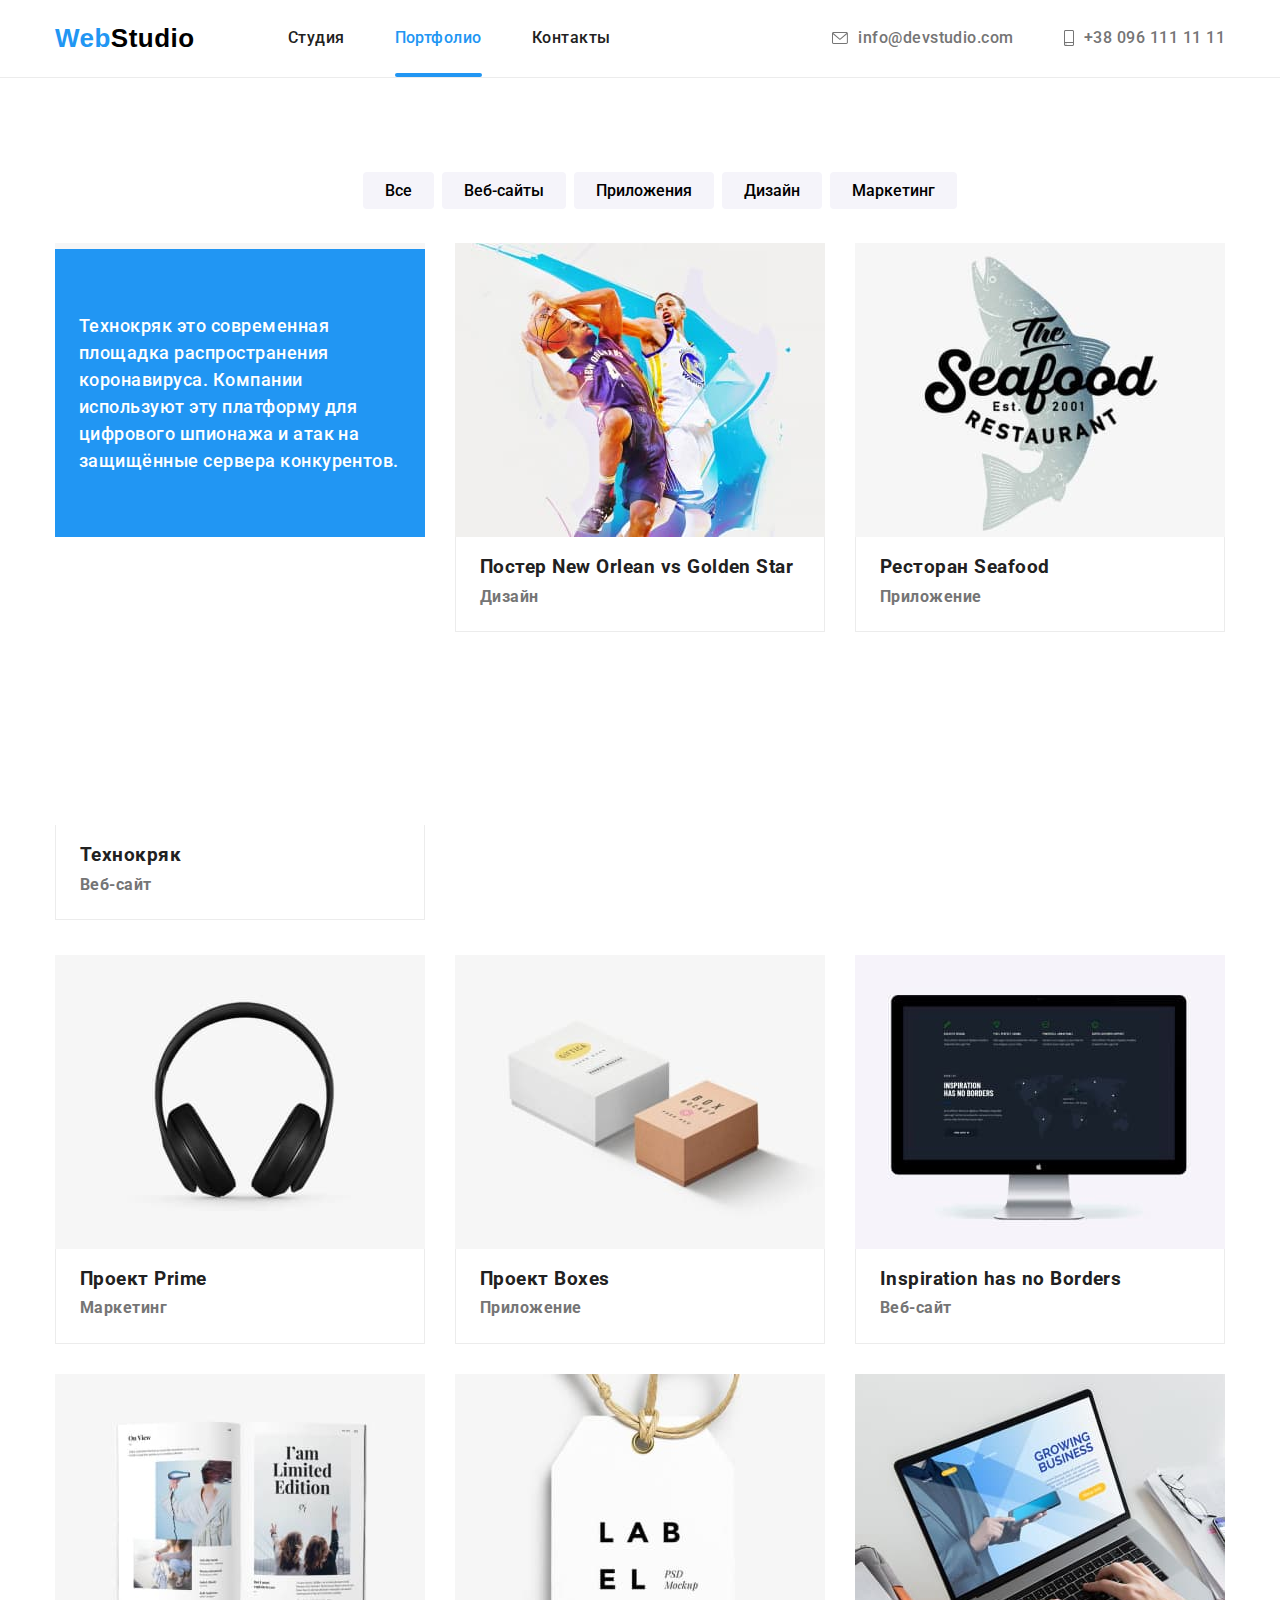
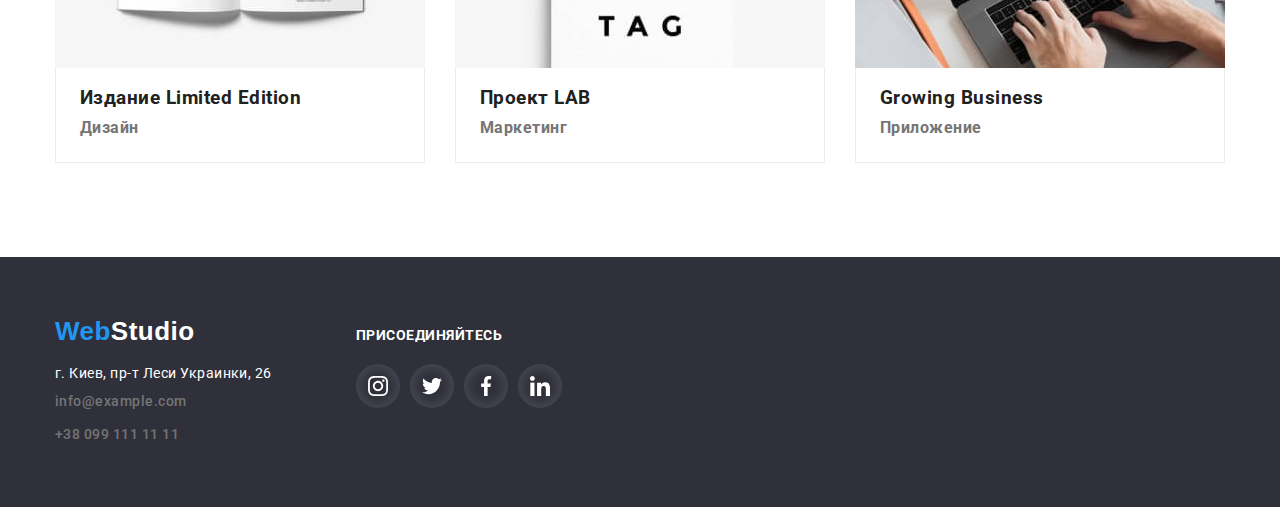
==== commit 0908a5ba: "Ховер на картку в портфоліо" ====
--- a/portfolio.html
+++ b/portfolio.html
@@ -60,12 +60,19 @@
                         <!--<h2></h2>-->
                 
                     <ul class="list projects-list"> 
-                             <li class="p-item"><a href="" class="link project-card"> 
-                                 <img src="./images/tehnokriak.jpg" alt="Лептоп" width="370" height="404">
-                              <div class="pack">
-                                    <h3  class="title lead">Технокряк</h3>
-                                    <p class="text disc">Веб-сайт</p> 
-                               </div></a>
+                             <li class="p-item">
+                                <div class="owerbox">
+                                 <a href="" class="link project-card owerlay"> 
+                                    <img src="./images/tehnokriak.jpg" alt="Лептоп" width="370" height="404">
+                                        <div class="thumb-project">
+                                            <p class="only-project">Технокряк это современная площадка распространения коронавируса. Компании используют эту платформу для цифрового шпионажа и атак на защищённые сервера конкурентов.</p>
+                                        </div>
+                                        <div class="pack project-box">
+                                            
+                                            <h3  class="title lead">Технокряк</h3>
+                                            <p class="text disc">Веб-сайт</p> 
+                                        </div></a>
+                                </div>
                             </li>
                              <li class="p-item"><a href="" class="link project-card">
                                 <img src="./images/poster-star.jpg" alt="Постер із зірками спорту" width="370" height="404">
--- a/css/styles.css
+++ b/css/styles.css
@@ -169,6 +169,26 @@
   color: var(--primery-text-color);
 }
 
+/*підкреслювання активної сторінки, додатковий клас menu*/
+
+
+.link.n-item-color.current{
+  position: relative;
+  display: block;
+}
+.link.n-item-color.current::after{
+  content: "";
+  position: absolute;
+  left: 0;
+  bottom: 0;
+  display: block;
+  width: 100%;
+  height: 4px;
+  border-radius: 2px;
+  background-color: var(--accent-color);
+  margin-bottom: -30px;
+}
+
 
 /*навігація хедера*/
 
@@ -324,6 +344,31 @@
 .discription-list .d-item:not(:last-child) {
   margin-right: 30px;
 }
+.adds{
+  display: inline-block;
+  position: relative;
+}
+
+.thumb-adds{
+  display: inline-block;
+  position: absolute;
+  bottom: 0px;
+  overflow: hidden;
+  background: rgba(47, 48, 58, 0.8);
+  width: 370px;
+  height: 70px;
+  padding: 27px;
+}
+.work-add{
+font-weight: bold;
+font-size: 14px;
+line-height: 1.4;
+text-align: center;
+letter-spacing: 0.03em;
+text-transform: uppercase;
+color: var(--primery-br-color);
+margin: 0px;
+}
 
 /*секція чим ми займаємся*/
 
@@ -574,7 +619,7 @@
 }
 
 .us-nav:hover,
-.us-nsv:focus{
+.us-nav:focus{
   background: var(--accent-color);
 }
 
@@ -600,7 +645,6 @@
   margin-bottom: 34px;
 }
 .button-item {
-  color: solid var(--link-color);
   background: var(--button-nav-color);
   font-family: "Roboto", sans-serif;
   font-weight: 500;
@@ -641,7 +685,8 @@
   display: block;
   
 }
-.project-card:hover{
+.project-card:hover,
+.project-card:focus{
   box-shadow: 0px 1px 1px rgba(0, 0, 0, 0.12), 0px 4px 4px rgba(0, 0, 0, 0.06), 1px 4px 6px rgba(0, 0, 0, 0.16);
 }
 
@@ -677,6 +722,48 @@
   color: var(--primery-text-color);
   flex-basis: 322px;
 }
+.owerbox{
+  display: inline-block;
+  position: relative;
+  overflow: hidden;
+}
+.thumb-project::before{
+  display: inline-block;
+  content: "";
+  position: absolute;
+  top: 0;
+  left: 0;
+  width: 100%;
+  height: 100%;
+  transform: translateY(100%);
+  transition: transform 250ms cubic-bezier(0.4, 0, 0.2, 1);
+  
+}
+.owerlay{
+  
+  transition: transform 250ms cubic-bezier(0.4, 0, 0.2, 1); 
+}
+.owerlay:hover.thumb-project::before{
+  transform: translateY(-100%);
+  
+}
+.only-project{
+font-size: 18px;
+line-height: 1.5;
+color: var(--primery-br-color);
+background-color: var(--accent-color);
+bottom: 0px;
+right: 0px;
+width: 100%;
+height: 100%;
+margin: 0;
+padding: 63px 24px;
+transform: translateY(-100%);
+transition: transform 250ms cubic-bezier(0.4, 0, 0.2, 1);
+
+
+}
+
 
 /* проекти */
 /*сторінка портфоліо*/
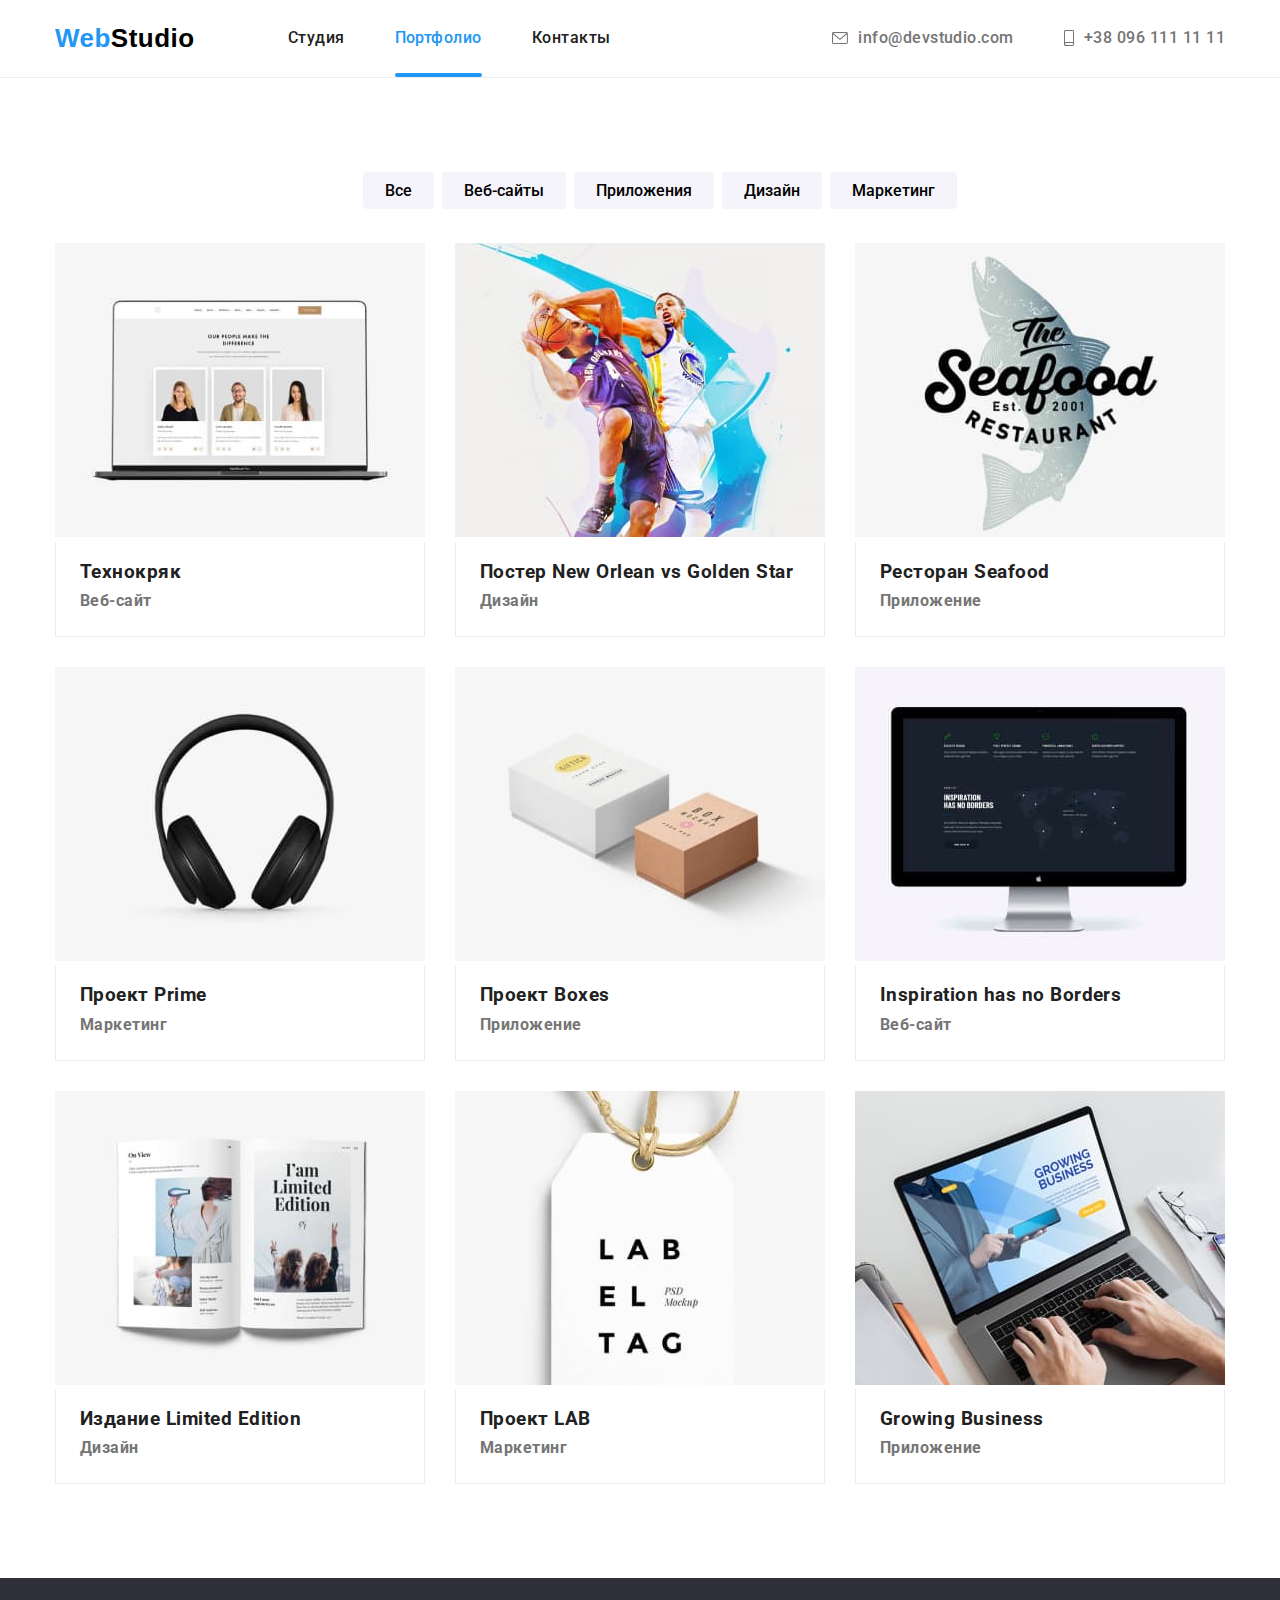
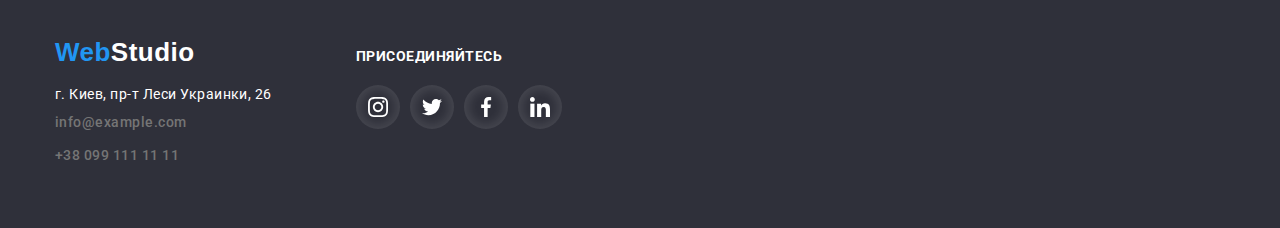
==== commit 2cf8d059: "Синій оверлей на картки в портфоліо" ====
--- a/portfolio.html
+++ b/portfolio.html
@@ -60,83 +60,139 @@
                         <!--<h2></h2>-->
                 
                     <ul class="list projects-list"> 
+                            <li class="p-item">
+                                <a href="" class="link project-card owerlay">
+                                    <div class="owerbox">    
+                                        <img src="./images/tehnokriak.jpg" alt="Лептоп" width="370" height="404">
+                                            <div class="thumb-project">
+                                                <p class="only-project">Технокряк это современная площадка распространения коронавируса. Компании используют эту платформу для цифрового шпионажа и атак на защищённые сервера конкурентов.</p>
+                                            </div>
+                                    </div>
+                                            <div class="pack project-box">
+                                                <h3  class="title lead">Технокряк</h3>
+                                                <p class="text disc">Веб-сайт</p> 
+                                            </div>
+                                </a>
+                            </li>
                              <li class="p-item">
-                                <div class="owerbox">
-                                 <a href="" class="link project-card owerlay"> 
-                                    <img src="./images/tehnokriak.jpg" alt="Лептоп" width="370" height="404">
-                                        <div class="thumb-project">
-                                            <p class="only-project">Технокряк это современная площадка распространения коронавируса. Компании используют эту платформу для цифрового шпионажа и атак на защищённые сервера конкурентов.</p>
-                                        </div>
-                                        <div class="pack project-box">
-                                            
-                                            <h3  class="title lead">Технокряк</h3>
-                                            <p class="text disc">Веб-сайт</p> 
-                                        </div></a>
-                                </div>
-                            </li>
-                             <li class="p-item"><a href="" class="link project-card">
-                                <img src="./images/poster-star.jpg" alt="Постер із зірками спорту" width="370" height="404">
-                                <div class="pack">
-                                    <h3 class="title lead">Постер New Orlean vs Golden Star</h3>
-                                    <p class="text disc">Дизайн</p>
-                                </div></a> 
+                                 <a href="" class="link project-card">
+                                    <div class="owerbox">
+                                       <img src="./images/poster-star.jpg" alt="Постер із зірками спорту" width="370" height="404">
+                                            <div class="thumb-project">
+                                                <p class="only-project">Тут може бути розміщена ваша реклама.</p>
+                                            </div>
+                                    </div>
+                                    <div class="pack project-box">
+                                        <h3 class="title lead">Постер New Orlean vs Golden Star</h3>
+                                        <p class="text disc">Дизайн</p>
+                                    </div>
+                            </a> 
                             </li> 
 
-                            <li class="p-item"><a href="" class="link project-card">
-                                <img src="./images/seafood.jpg" alt="Лого ресторану" width="370" height="404">
-                               <div class="pack">
-                                    <h3 class="title lead">Ресторан Seafood</h3>
-                                    <p class="text disc">Приложение</p>
-                               </div></a>
-                            </li> 
-                                                
-                            <li class="p-item"><a href="" class="link project-card">
-                                <img src="./images/prime.jpg" alt="Навушники" width="370" height="404">
-                               <div class="pack">
-                                    <h3 class="title lead">Проект Prime</h3>
-                                    <p class="text disc">Маркетинг</p>
-                                </div></a>
-                            </li> 
-                                                
-                            <li class="p-item"><a href="" class="link project-card">
-                                <img src="./images/boxes.jpg" alt="Коробки" width="370" height="404">
-                               <div class="pack">
-                                    <h3 class="title lead">Проект Boxes</h3>
-                                    <p class="text disc">Приложение</p>
-                                </div></a>
-                            </li> 
-                                                
-                            <li class="p-item"><a href="" class="link project-card">
-                                <img src="./images/screen.jpg" alt="Екран" width="370" height="404">
-                               <div class="pack">
-                                    <h3 class="title lead">Inspiration has no Borders</h3>
-                                    <p class="text disc">Веб-сайт</p>
-                              </div></a>
-                            </li> 
-                                                
-                            <li class="p-item"><a href="" class="link project-card">
-                                <img src="./images/book.jpg" alt="Книжка" width="370" height="404">
-                                <div class="pack">
-                                    <h3 class="title lead">Издание Limited Edition</h3>
-                                    <p class="text disc">Дизайн</p>
-                                </div></a>
-                            </li> 
-                                                
-                            <li class="p-item"><a href="" class="link project-card">
-                                <img src="./images/label.jpg" alt="Бірка" width="370" height="404">
-                               <div class="pack">
-                                    <h3 class="title lead">Проект LAB</h3>
-                                    <p class="text disc">Маркетинг</p>
-                                </div></a>
-                            </li>
-                                                
-                            <li class="p-item"><a href="" class="link project-card">
-                                <img src="./images/leptop.jpg" alt="Лептоп" width="370" height="404">
-                               <div class="pack">
-                                    <h3 class="title lead">Growing Business</h3>
-                                    <p class="text disc">Приложение</p>
-                               </div></a>
-                             </li>
+                                <li class="p-item">
+                                    <a href="" class="link project-card">
+                                        <div class="owerbox">
+                                            <img src="./images/seafood.jpg" alt="Лого ресторану" width="370" height="404">
+                                                <div class="thumb-project">
+                                                    <p class="only-project">Тут може бути розміщена ваша реклама.</p>
+                                                </div>
+                                        </div>
+                                        <div class="pack project-box">
+                                            <h3 class="title lead">Ресторан Seafood</h3>
+                                            <p class="text disc">Приложение</p>
+                                        </div>
+                                    </a>
+                                </li> 
+                                                
+                                <li class="p-item">
+                                    <a href="" class="link project-card">
+                                        <div class="owerbox">
+                                            <img src="./images/prime.jpg" alt="Навушники" width="370" height="404">
+                                                <div class="thumb-project">
+                                                    <p class="only-project">Тут може бути розміщена ваша реклама.</p>
+                                                </div>
+                                        </div>
+                                        <div class="pack project-box">
+                                                <h3 class="title lead">Проект Prime</h3>
+                                                <p class="text disc">Маркетинг</p>
+                                        </div>
+                                    </a>
+                                </li> 
+                                                
+                                <li class="p-item">
+                                    <a href="" class="link project-card">
+                                        <div class="owerbox"> 
+                                            <img src="./images/boxes.jpg" alt="Коробки" width="370" height="404">
+                                                <div class="thumb-project">
+                                                    <p class="only-project">Тут може бути розміщена ваша реклама.</p>
+                                                </div>
+                                        </div>
+                                        <div class="pack project-box">
+                                                <h3 class="title lead">Проект Boxes</h3>
+                                                <p class="text disc">Приложение</p>
+                                        </div>
+                                    </a>
+                                </li> 
+                                                
+                                <li class="p-item">
+                                    <a href="" class="link project-card">
+                                        <div class="owerbox">
+                                            <img src="./images/screen.jpg" alt="Екран" width="370" height="404">
+                                                    <div class="thumb-project">
+                                                        <p class="only-project">Тут може бути розміщена ваша реклама.</p>
+                                                    </div>
+                                        </div>
+                                        <div class="pack project-box">
+                                                <h3 class="title lead">Inspiration has no Borders</h3>
+                                                <p class="text disc">Веб-сайт</p>
+                                        </div>
+                                    </a>
+                                </li> 
+                                                
+                                <li class="p-item">
+                                    <a href="" class="link project-card">
+                                        <div class="owerbox"> 
+                                            <img src="./images/book.jpg" alt="Книжка" width="370" height="404">
+                                                <div class="thumb-project">
+                                                    <p class="only-project">Тут може бути розміщена ваша реклама.</p>
+                                                </div>
+                                        </div>
+                                        <div class="pack project-box">
+                                            <h3 class="title lead">Издание Limited Edition</h3>
+                                            <p class="text disc">Дизайн</p>
+                                        </div>
+                                    </a>
+                                </li> 
+                                                
+                            <li class="p-item">
+                                <a href="" class="link project-card">
+                                    <div class="owerbox">   
+                                        <img src="./images/label.jpg" alt="Бірка" width="370" height="404">
+                                            <div class="thumb-project">
+                                                <p class="only-project">Тут може бути розміщена ваша реклама.</p>
+                                            </div>
+                                    </div>
+                                            <div class="pack project-box">
+                                                    <h3 class="title lead">Проект LAB</h3>
+                                                    <p class="text disc">Маркетинг</p>
+                                            </div>
+                                </a>
+                            </li>
+                                                
+                            <li class="p-item">
+                                <a href="" class="link project-card">
+                                    <div class="owerbox">
+                                        <img src="./images/leptop.jpg" alt="Лептоп" width="370" height="404">
+                                            <div class="thumb-project">
+                                                <p class="only-project">Тут може бути розміщена ваша реклама.</p>
+                                            </div>
+                                    </div>
+                                    <div class="pack project-box">
+                                            <h3 class="title lead">Growing Business</h3>
+                                            <p class="text disc">Приложение</p>
+                                    </div>
+                                </a>
+                            </li>
                         
                     </ul>
                 
--- a/css/styles.css
+++ b/css/styles.css
@@ -2,6 +2,7 @@
   --primery-text-color: rgba(117, 117, 117, 1);
   --title-text-color: rgba(33, 33, 33, 1);
   --accent-color: rgba(33, 150, 243, 1);
+  --accent-color-opacity: rgba(33, 150, 243, 0.9);
   --primery-br-color: #fff;
   --brand-color: rgba(0, 0, 0, 1);
   --button-nav-color: #f5f4fa;
@@ -722,46 +723,44 @@
   color: var(--primery-text-color);
   flex-basis: 322px;
 }
+/*переходи і анімація*/
 .owerbox{
   display: inline-block;
   position: relative;
-  overflow: hidden;
-}
-.thumb-project::before{
+  /*overflow: hidden;*/
+}
+.thumb-project{
   display: inline-block;
-  content: "";
   position: absolute;
+  opacity: 0;
   top: 0;
   left: 0;
   width: 100%;
   height: 100%;
   transform: translateY(100%);
-  transition: transform 250ms cubic-bezier(0.4, 0, 0.2, 1);
+  transition: transform 250ms cubic-bezier(0.4, 0, 0.2, 1), opacity 250ms cubic-bezier(0.4, 0, 0.2, 1);
   
 }
 .owerlay{
-  
   transition: transform 250ms cubic-bezier(0.4, 0, 0.2, 1); 
 }
-.owerlay:hover.thumb-project::before{
-  transform: translateY(-100%);
-  
+.project-card:hover .thumb-project,
+.project-card:focus .thumb-project{
+  transform: translateY(0);
+  opacity: 1;
 }
 .only-project{
 font-size: 18px;
 line-height: 1.5;
 color: var(--primery-br-color);
-background-color: var(--accent-color);
-bottom: 0px;
+background-color: var(--accent-color-opacity);
+top: 0px;
 right: 0px;
 width: 100%;
 height: 100%;
 margin: 0;
 padding: 63px 24px;
-transform: translateY(-100%);
 transition: transform 250ms cubic-bezier(0.4, 0, 0.2, 1);
-
-
 }
 
 
